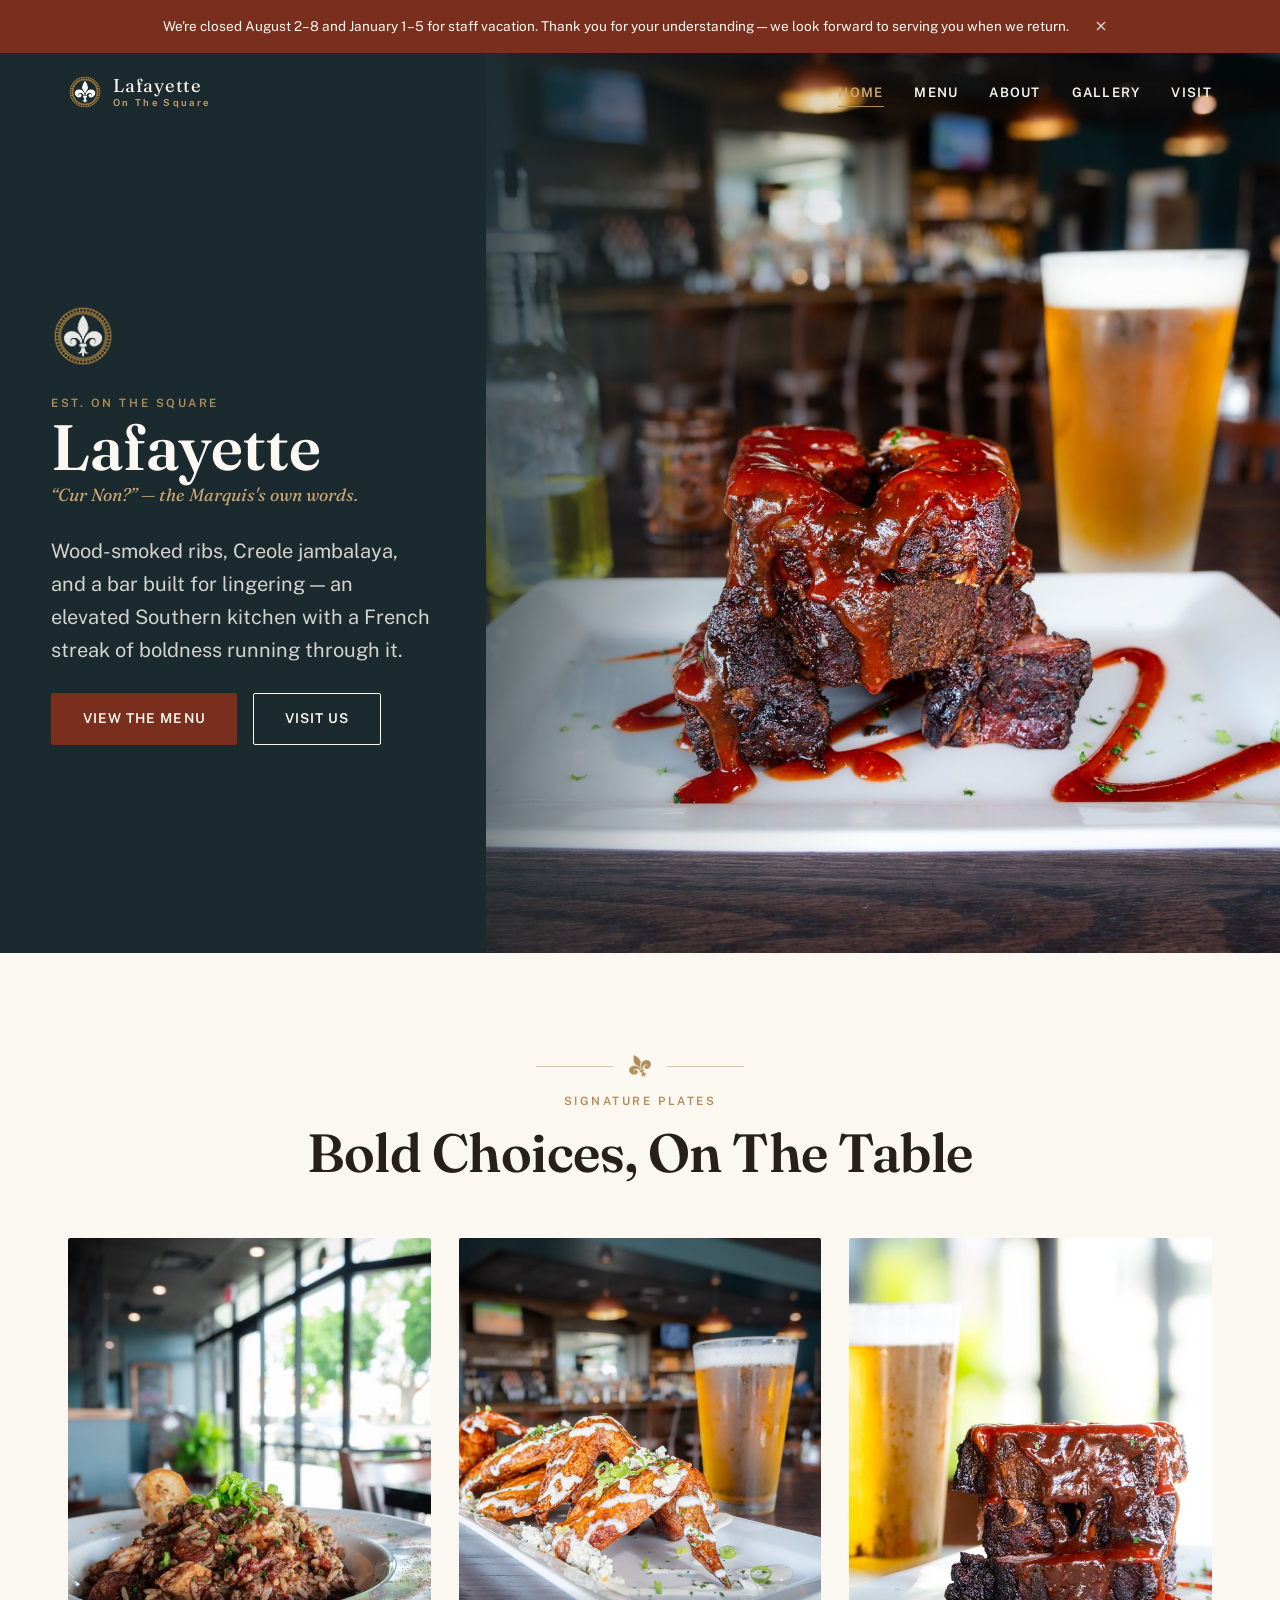
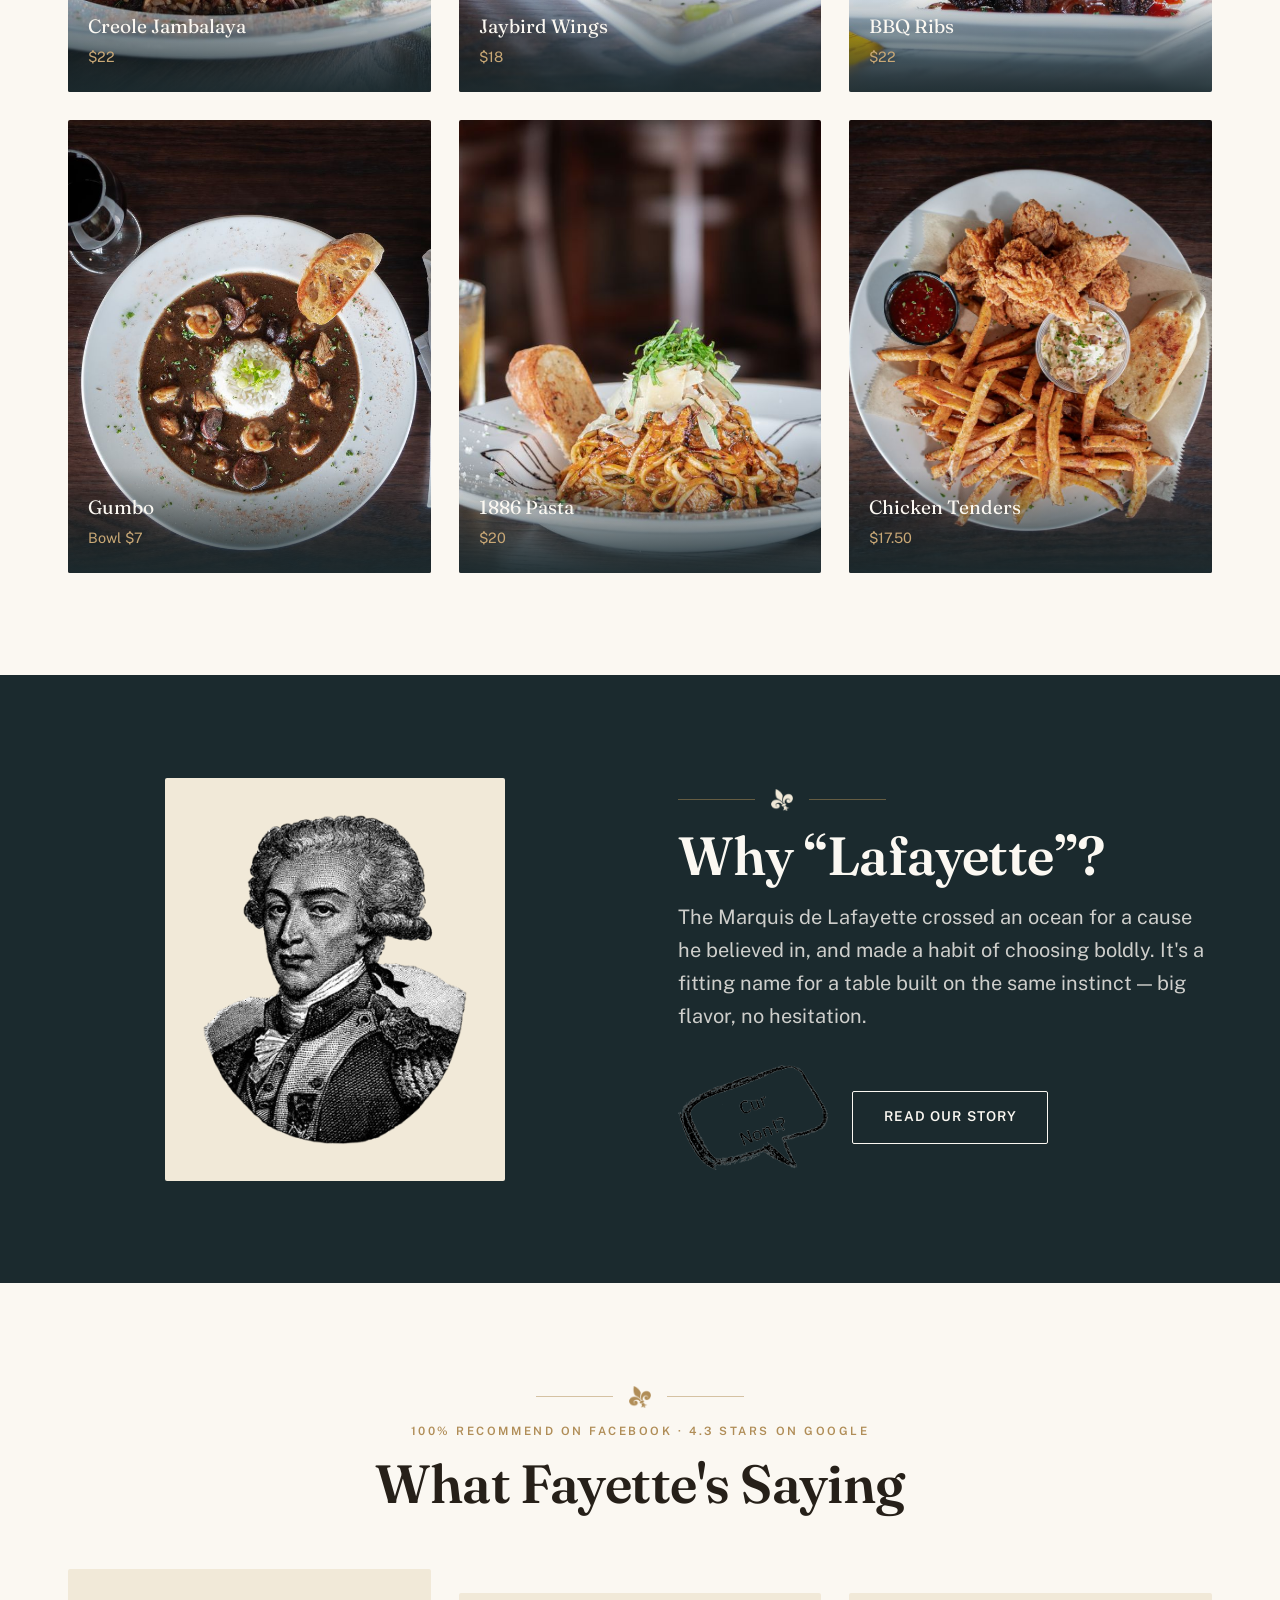
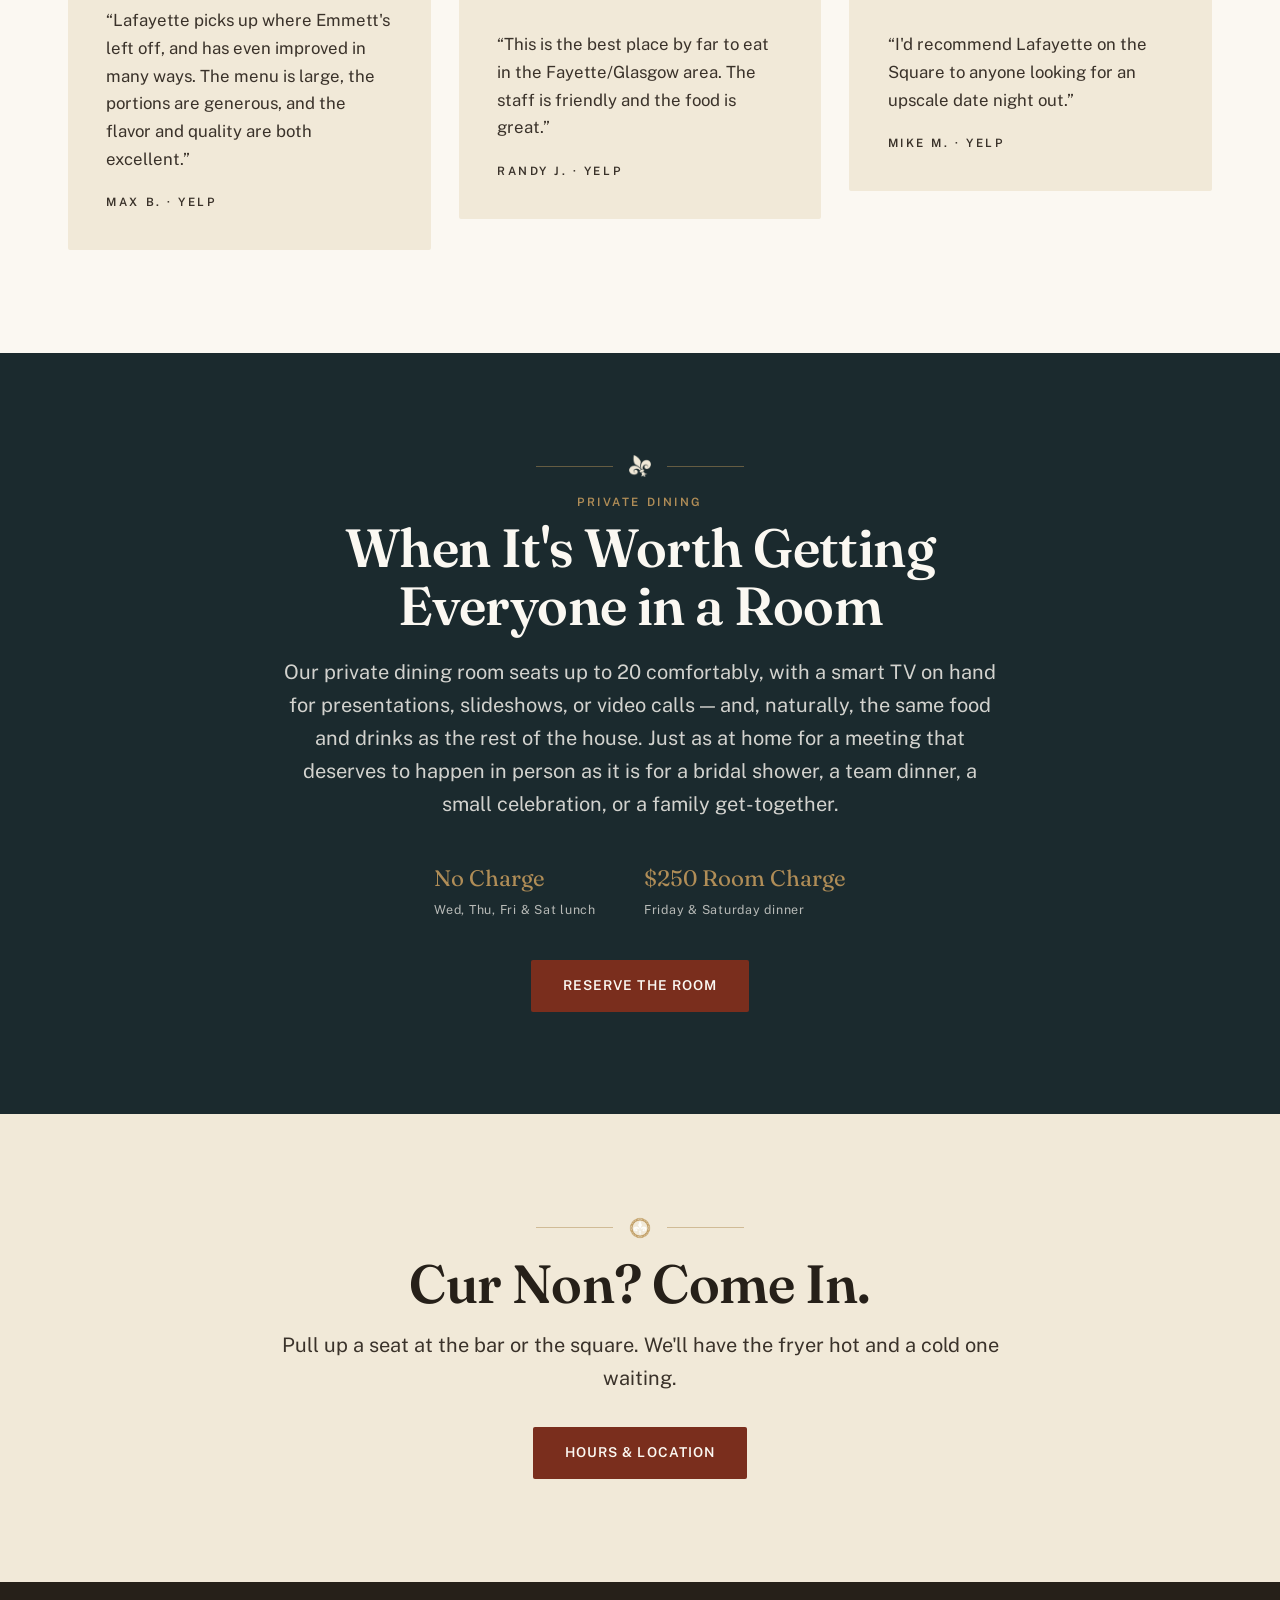
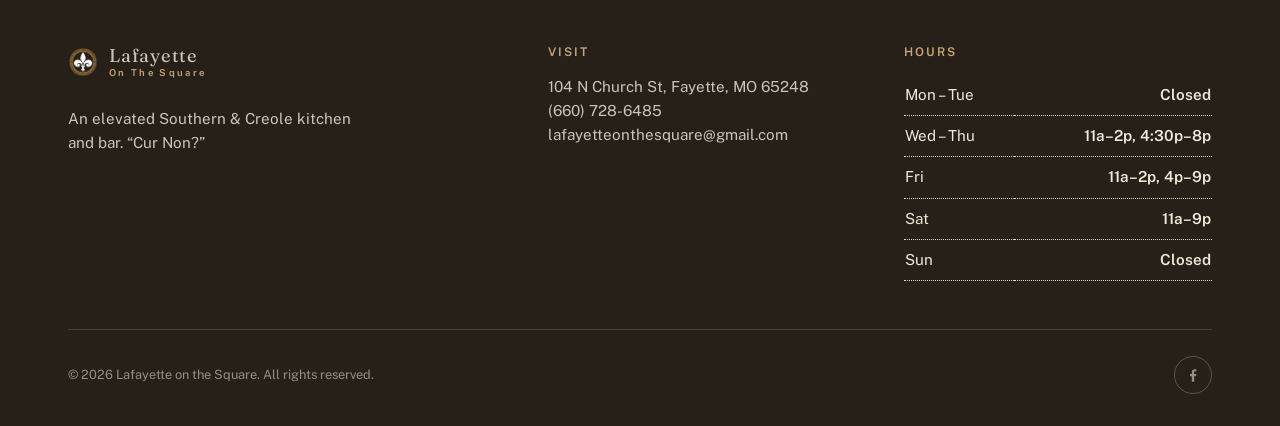
==== index.html @ 7ff89ecd "Initial commit: Lafayette on the Square website Static site with CMS-editable content (menu + contac" ====
<!DOCTYPE html>
<html lang="en">
<head>
<meta charset="UTF-8">
<meta name="viewport" content="width=device-width, initial-scale=1.0">
<title>Lafayette on the Square | Southern &amp; Creole Kitchen</title>
<meta name="description" content="Lafayette on the Square — an elevated Southern and Creole kitchen and bar. Wood tables, brass light, bold plates.">
<link rel="icon" type="image/png" href="assets/brand/logo-real.png">
<link rel="preconnect" href="https://fonts.googleapis.com">
<link rel="preconnect" href="https://fonts.gstatic.com" crossorigin>
<link href="https://fonts.googleapis.com/css2?family=Fraunces:ital,opsz,wght@0,9..144,300;0,9..144,500;0,9..144,600;0,9..144,700;1,9..144,400;1,9..144,500&family=Public+Sans:wght@400;500;600;700&display=swap" rel="stylesheet">
<link rel="stylesheet" href="css/style.css?v=5">
<!-- Netlify Identity: lets the owner click the invite-email link and log
     straight into /admin/ to edit the site. Harmless no-op until the site
     is deployed on Netlify with Identity enabled. -->
<script src="https://identity.netlify.com/v1/netlify-identity-widget.js"></script>
<script>
  if (window.netlifyIdentity) {
    window.netlifyIdentity.on("init", (user) => {
      if (!user) {
        window.netlifyIdentity.on("login", () => {
          document.location.href = "/admin/";
        });
      }
    });
  }
</script>
</head>
<body>
<a class="skip-link" href="#main">Skip to content</a>
<div id="closure-banner-mount"></div>

<div style="position:relative;">
<header class="site-header">
  <div class="wrap">
    <a class="brand-mark" href="index.html">
      <img src="assets/brand/logo-real.png" alt="">
      <span class="wordmark">Lafayette<small>On&nbsp;The&nbsp;Square</small></span>
    </a>
    <nav class="main-nav" aria-label="Primary">
      <a href="index.html" aria-current="page">Home</a>
      <a href="menu.html">Menu</a>
      <a href="about.html">About</a>
      <a href="gallery.html">Gallery</a>
      <a href="contact.html">Visit</a>
    </nav>
    <button class="nav-toggle" aria-label="Toggle menu" aria-expanded="false">
      <svg viewBox="0 0 24 24" fill="none" stroke="currentColor" stroke-width="1.6"><path d="M3 6h18M3 12h18M3 18h18"/></svg>
    </button>
  </div>
</header>

<main id="main">

  <section class="hero">
    <div class="hero-panel">
      <img class="medallion" src="assets/brand/logo-real.png" alt="">
      <div>
        <p class="eyebrow">Est. On The Square</p>
        <h1>Lafayette</h1>
        <p class="motto italic-note">&ldquo;Cur Non?&rdquo; — the Marquis's own words.</p>
      </div>
      <p class="lede" style="color: rgba(251,248,242,0.82);">Wood-smoked ribs, Creole jambalaya, and a bar built for lingering — an elevated Southern kitchen with a French streak of boldness running through it.</p>
      <div style="display:flex; gap:1rem; flex-wrap:wrap;">
        <a class="btn btn-primary" href="menu.html">View the Menu</a>
        <a class="btn btn-outline" href="contact.html">Visit Us</a>
      </div>
    </div>
    <div class="hero-photo" style="background-image:url('assets/images/ribs-stacked-beer-lg.jpg');" role="img" aria-label="Slow-smoked BBQ ribs drizzled with house-made sauce, served with a cold beer"></div>
  </section>

  <section class="section">
    <div class="wrap">
      <div class="section-header center">
        <div class="divider-mark center"><img src="assets/brand/fleur-de-lis-brass.png?v=2" alt=""></div>
        <p class="eyebrow" style="text-align:center;">Signature Plates</p>
        <h2 class="h-lg">Bold Choices, On The Table</h2>
      </div>

      <div class="dish-grid">
        <a class="dish-card" href="menu.html#taste-of-new-orleans">
          <img src="assets/images/jambalaya-daylight-cocktail-md.jpg" alt="Creole jambalaya with chicken, shrimp, and andouille sausage">
          <div class="caption"><div class="name">Creole Jambalaya</div><div class="price">$22</div></div>
        </a>
        <a class="dish-card" href="menu.html#starters">
          <img src="assets/images/wings-teal-bar-md.jpg" alt="Jaybird wings tossed in buffalo or BBQ sauce with bleu cheese crumbles">
          <div class="caption"><div class="name">Jaybird Wings</div><div class="price">$18</div></div>
        </a>
        <a class="dish-card" href="menu.html#entrees">
          <img src="assets/images/ribs-daylight-md.jpg" alt="Slow-smoked BBQ ribs drizzled with house-made barbecue sauce">
          <div class="caption"><div class="name">BBQ Ribs</div><div class="price">$22</div></div>
        </a>
        <a class="dish-card" href="menu.html#taste-of-new-orleans">
          <img src="assets/images/gumbo-overhead-wine-md.jpg" alt="A bowl of gumbo with a mound of rice at the center">
          <div class="caption"><div class="name">Gumbo</div><div class="price">Bowl $7</div></div>
        </a>
        <a class="dish-card" href="menu.html#pastas">
          <img src="assets/images/chicken-pasta-plated-md.jpg" alt="1886 Pasta tossed in a fiery vodka sauce with fresh basil and shaved parmesan">
          <div class="caption"><div class="name">1886 Pasta</div><div class="price">$20</div></div>
        </a>
        <a class="dish-card" href="menu.html#platters">
          <img src="assets/images/chicken-tenders-fries-md.jpg" alt="Hand-breaded buttermilk chicken tenders with house-cut fries and slaw">
          <div class="caption"><div class="name">Chicken Tenders</div><div class="price">$17.50</div></div>
        </a>
      </div>
    </div>
  </section>

  <section class="section section-dark">
    <div class="wrap split">
      <img src="assets/brand/lafayette-portrait.png" alt="A vintage engraved portrait of the Marquis de Lafayette" style="max-width: 340px; margin-inline:auto; background:var(--parchment); padding: 1.5rem; border-radius: var(--radius);">
      <div>
        <div class="divider-mark"><img src="assets/brand/fleur-de-lis-parchment.png?v=2" alt=""></div>
        <h2 class="h-lg" style="margin-top:1rem;">Why &ldquo;Lafayette&rdquo;?</h2>
        <p class="lede" style="color:rgba(251,248,242,0.8); margin-top:1rem;">The Marquis de Lafayette crossed an ocean for a cause he believed in, and made a habit of choosing boldly. It's a fitting name for a table built on the same instinct — big flavor, no hesitation.</p>
        <div class="bubble-callout" style="margin-top:2rem;">
          <img src="assets/brand/cur-non-bubble.png" alt="A hand-drawn speech bubble reading Cur Non!?">
          <a class="btn btn-outline" href="about.html">Read Our Story</a>
        </div>
      </div>
    </div>
  </section>

  <section class="section">
    <div class="wrap">
      <div class="section-header center">
        <div class="divider-mark center"><img src="assets/brand/fleur-de-lis-brass.png?v=2" alt=""></div>
        <p class="eyebrow" style="text-align:center;">100% Recommend on Facebook &middot; 4.3 Stars on Google</p>
        <h2 class="h-lg">What Fayette's Saying</h2>
      </div>
      <div class="dish-grid" style="align-items:start;">
        <div class="info-card">
          <p class="lede" style="font-size:1.05rem;">&ldquo;Lafayette picks up where Emmett's left off, and has even improved in many ways. The menu is large, the portions are generous, and the flavor and quality are both excellent.&rdquo;</p>
          <p class="eyebrow" style="margin-top:1.25rem; color:var(--charcoal-soft);">Max B. &middot; Yelp</p>
        </div>
        <div class="info-card">
          <p class="lede" style="font-size:1.05rem;">&ldquo;This is the best place by far to eat in the Fayette/Glasgow area. The staff is friendly and the food is great.&rdquo;</p>
          <p class="eyebrow" style="margin-top:1.25rem; color:var(--charcoal-soft);">Randy J. &middot; Yelp</p>
        </div>
        <div class="info-card">
          <p class="lede" style="font-size:1.05rem;">&ldquo;I'd recommend Lafayette on the Square to anyone looking for an upscale date night out.&rdquo;</p>
          <p class="eyebrow" style="margin-top:1.25rem; color:var(--charcoal-soft);">Mike M. &middot; Yelp</p>
        </div>
      </div>
    </div>
  </section>

  <section class="section section-dark">
    <div class="wrap" style="max-width:820px; margin-inline:auto; text-align:center;">
      <div class="divider-mark center"><img src="assets/brand/fleur-de-lis-parchment.png?v=2" alt=""></div>
      <p class="eyebrow" style="text-align:center; margin-top:1rem;">Private Dining</p>
      <h2 class="h-lg" style="margin-top:0.5rem;">When It's Worth Getting Everyone in a Room</h2>
      <p class="lede" style="color:rgba(251,248,242,0.82); margin-inline:auto; margin-top:1.25rem;">Our private dining room seats up to 20 comfortably, with a smart TV on hand for presentations, slideshows, or video calls — and, naturally, the same food and drinks as the rest of the house. Just as at home for a meeting that deserves to happen in person as it is for a bridal shower, a team dinner, a small celebration, or a family get-together.</p>
      <div class="stat-row" style="justify-content:center; margin-top:2.5rem; text-align:left;">
        <div class="stat">
          <span class="num" style="font-family:var(--font-display); font-size:1.4rem; color:var(--brass);">No Charge</span>
          <span class="label" style="color:rgba(251,248,242,0.7);">Wed, Thu, Fri &amp; Sat lunch</span>
        </div>
        <div class="stat">
          <span class="num" style="font-family:var(--font-display); font-size:1.4rem; color:var(--brass);">$250 Room Charge</span>
          <span class="label" style="color:rgba(251,248,242,0.7);">Friday &amp; Saturday dinner</span>
        </div>
      </div>
      <div style="margin-top:2.5rem;">
        <a class="btn btn-primary" href="contact.html">Reserve the Room</a>
      </div>
    </div>
  </section>

  <section class="section section-parchment">
    <div class="wrap" style="text-align:center;">
      <div class="divider-mark center"><img src="assets/brand/logo-real.png" alt=""></div>
      <h2 class="h-lg" style="margin-top:1rem;">Cur Non? Come In.</h2>
      <p class="lede" style="margin-inline:auto; margin-top:1rem;">Pull up a seat at the bar or the square. We'll have the fryer hot and a cold one waiting.</p>
      <div style="margin-top:2rem;">
        <a class="btn btn-primary" href="contact.html">Hours &amp; Location</a>
      </div>
    </div>
  </section>

</main>
</div>

<footer class="site-footer" id="site-footer-placeholder"></footer>

<script src="js/main.js"></script>
<script src="js/site-footer.js"></script>
</body>
</html>
---- css/style.css ----
/* ============================================================
   Lafayette on the Square — Design System
   Palette:  Ink Navy / Aged Brass / Barn Red / Parchment / Charcoal Oak
   Type:     Fraunces (display) + Public Sans (body)
   ============================================================ */

:root {
  /* Colors */
  --ink-navy: #1b2a2e;
  --ink-navy-light: #24393f;
  --ink-navy-lighter: #2f484f;
  --brass: #b08d57;
  --brass-light: #c9a876;
  --brass-dim: #8a6f45;
  --barn-red: #7a2e1d;
  --barn-red-light: #93402c;
  --parchment: #f1e9d8;
  --parchment-dark: #e4d8bf;
  --cream: #fbf8f2;
  --charcoal: #262019;
  --charcoal-soft: #3a322a;

  /* Type */
  --font-display: "Fraunces", Georgia, serif;
  --font-body: "Public Sans", -apple-system, Segoe UI, sans-serif;

  /* Layout */
  --max-width: 1240px;
  --gutter: clamp(1.25rem, 4vw, 3rem);
  --radius: 2px;

  /* Motion */
  --ease: cubic-bezier(0.25, 0.1, 0.25, 1);
}

/* ---------- Reset ---------- */
*, *::before, *::after { box-sizing: border-box; }
html { scroll-behavior: smooth; }
@media (prefers-reduced-motion: reduce) {
  html { scroll-behavior: auto; }
  *, *::before, *::after {
    animation-duration: 0.01ms !important;
    animation-iteration-count: 1 !important;
    transition-duration: 0.01ms !important;
    scroll-behavior: auto !important;
  }
}
body, h1, h2, h3, h4, p, figure { margin: 0; }
img { max-width: 100%; display: block; }
a { color: inherit; text-decoration: none; }
ul { list-style: none; margin: 0; padding: 0; }
button { font: inherit; cursor: pointer; }

body {
  font-family: var(--font-body);
  background: var(--cream);
  color: var(--charcoal);
  font-size: 16px;
  line-height: 1.6;
  -webkit-font-smoothing: antialiased;
  overflow-x: hidden;
}

a, p { overflow-wrap: break-word; }

/* Visible focus ring everywhere */
a:focus-visible,
button:focus-visible,
input:focus-visible,
textarea:focus-visible {
  outline: 2px solid var(--brass);
  outline-offset: 3px;
}

.wrap {
  max-width: var(--max-width);
  margin-inline: auto;
  padding-inline: var(--gutter);
}

/* ---------- Typography ---------- */
h1, h2, h3, h4 {
  font-family: var(--font-display);
  font-weight: 600;
  line-height: 1.08;
  color: inherit;
}

.eyebrow {
  font-family: var(--font-body);
  font-size: 0.72rem;
  font-weight: 600;
  letter-spacing: 0.22em;
  text-transform: uppercase;
  color: var(--brass);
}

.h-xl { font-size: clamp(2.75rem, 6vw, 5.25rem); letter-spacing: -0.01em; }
.h-lg { font-size: clamp(2.25rem, 4.2vw, 3.4rem); letter-spacing: -0.01em; }
.h-md { font-size: clamp(1.6rem, 2.6vw, 2.1rem); }
.h-sm { font-size: 1.25rem; }

.lede {
  font-size: clamp(1.05rem, 1.6vw, 1.25rem);
  line-height: 1.65;
  color: var(--charcoal-soft);
  max-width: 60ch;
}

.italic-note {
  font-family: var(--font-display);
  font-style: italic;
  font-weight: 400;
}

/* ---------- Buttons ---------- */
.btn {
  display: inline-flex;
  align-items: center;
  gap: 0.6rem;
  padding: 0.9rem 1.9rem;
  font-size: 0.85rem;
  font-weight: 600;
  letter-spacing: 0.08em;
  text-transform: uppercase;
  border: 1px solid transparent;
  border-radius: var(--radius);
  transition: background-color 220ms var(--ease), color 220ms var(--ease), border-color 220ms var(--ease), transform 220ms var(--ease);
  min-height: 44px;
}
.btn-primary {
  background: var(--barn-red);
  color: var(--cream);
}
.btn-primary:hover { background: var(--barn-red-light); transform: translateY(-1px); }
.btn-outline {
  background: transparent;
  border-color: currentColor;
  color: var(--cream);
}
.btn-outline:hover { background: rgba(251, 248, 242, 0.1); }
.btn-outline.dark { color: var(--ink-navy); }
.btn-outline.dark:hover { background: rgba(27, 42, 46, 0.06); }

/* ---------- Site Header ---------- */
.site-header {
  position: absolute;
  top: 0;
  left: 0;
  right: 0;
  z-index: 40;
  padding-block: 1.4rem;
  transition: background-color 260ms var(--ease), box-shadow 260ms var(--ease), padding 260ms var(--ease);
}
.site-header.is-solid {
  position: fixed;
  background: var(--ink-navy);
  box-shadow: 0 6px 24px rgba(0,0,0,0.18);
  padding-block: 0.85rem;
}
.site-header.static {
  position: relative;
  background: var(--ink-navy);
}

/* ---------- Closure / announcement banner ---------- */
.closure-banner {
  position: relative;
  z-index: 50;
  background: var(--barn-red);
  color: var(--cream);
}
.closure-banner .wrap {
  display: flex;
  align-items: center;
  justify-content: center;
  gap: 1rem;
  padding-block: 0.65rem;
  text-align: center;
}
.closure-banner p {
  font-size: 0.85rem;
  line-height: 1.4;
}
.closure-banner .dismiss {
  flex-shrink: 0;
  background: none;
  border: none;
  color: var(--cream);
  width: 32px;
  height: 32px;
  display: inline-flex;
  align-items: center;
  justify-content: center;
  opacity: 0.85;
}
.closure-banner .dismiss:hover { opacity: 1; }
.site-header .wrap {
  display: flex;
  align-items: center;
  justify-content: space-between;
  gap: 1.5rem;
}

.brand-mark {
  display: flex;
  align-items: center;
  gap: 0.7rem;
  color: var(--cream);
}
.brand-mark img { width: 34px; height: 34px; }
.brand-mark .wordmark {
  font-family: var(--font-display);
  font-size: 1.15rem;
  letter-spacing: 0.04em;
  line-height: 1.1;
}
.brand-mark .wordmark small {
  display: block;
  font-family: var(--font-body);
  font-size: 0.6rem;
  letter-spacing: 0.24em;
  color: var(--brass-light);
  font-weight: 600;
  margin-top: 0.15rem;
}

.main-nav {
  display: flex;
  align-items: center;
  gap: clamp(1.2rem, 2.4vw, 2.4rem);
}
.main-nav a {
  color: var(--cream);
  font-size: 0.82rem;
  font-weight: 600;
  letter-spacing: 0.1em;
  text-transform: uppercase;
  position: relative;
  padding-block: 0.3rem;
}
.main-nav a::after {
  content: "";
  position: absolute;
  left: 0; right: 0; bottom: 0;
  height: 1px;
  background: var(--brass);
  transform: scaleX(0);
  transform-origin: left;
  transition: transform 220ms var(--ease);
}
.main-nav a:hover::after,
.main-nav a[aria-current="page"]::after { transform: scaleX(1); }
.main-nav a[aria-current="page"] { color: var(--brass-light); }

.nav-toggle {
  display: none;
  background: none;
  border: none;
  color: var(--cream);
  padding: 0.4rem;
}
.nav-toggle svg { width: 26px; height: 26px; }

@media (max-width: 860px) {
  .main-nav {
    position: fixed;
    inset: 0 0 0 30%;
    background: var(--ink-navy);
    flex-direction: column;
    justify-content: center;
    align-items: flex-start;
    padding: 2rem var(--gutter);
    transform: translateX(100%);
    transition: transform 320ms var(--ease);
    gap: 1.6rem;
  }
  .main-nav.is-open { transform: translateX(0); }
  .main-nav a { font-size: 1.1rem; }
  .nav-toggle { display: inline-flex; }
}

/* ---------- Hero (storefront-plaque layout) ---------- */
.hero {
  position: relative;
  min-height: 100vh;
  display: grid;
  grid-template-columns: minmax(320px, 38%) 1fr;
  background: var(--ink-navy);
}
.hero-panel {
  position: relative;
  z-index: 5;
  display: flex;
  flex-direction: column;
  justify-content: center;
  gap: 1.6rem;
  padding: clamp(6rem, 12vh, 8rem) clamp(1.5rem, 4vw, 3.5rem) 4rem;
  color: var(--cream);
}
.hero-panel .medallion {
  width: 64px;
  height: 64px;
  opacity: 0.9;
}
.hero-panel h1 {
  font-size: clamp(2.6rem, 5.4vw, 4rem);
  color: var(--cream);
}
.hero-panel .motto {
  color: var(--brass-light);
  font-size: 1.1rem;
}
.hero-photo {
  position: relative;
  background-size: cover;
  background-position: center;
  min-height: 340px;
}
.hero-photo::after {
  content: "";
  position: absolute;
  inset: 0;
  background: linear-gradient(100deg, rgba(27,42,46,0.92) 0%, rgba(27,42,46,0.15) 32%, rgba(27,42,46,0) 55%);
}

@media (max-width: 860px) {
  .hero { grid-template-columns: 1fr; }
  .hero-photo { min-height: 46vh; order: -1; }
  .hero-photo::after { background: linear-gradient(180deg, rgba(27,42,46,0) 40%, rgba(27,42,46,0.95) 100%); }
  .hero-panel { padding-top: 2.5rem; }
}

/* ---------- Section scaffolding ---------- */
.section { padding-block: clamp(4rem, 8vw, 7rem); }
.section-dark { background: var(--ink-navy); color: var(--cream); }
.section-parchment { background: var(--parchment); }
.section-header {
  display: flex;
  flex-direction: column;
  gap: 0.9rem;
  margin-bottom: clamp(2.5rem, 5vw, 3.5rem);
}
.section-header.center { align-items: center; text-align: center; }

.divider-mark {
  display: flex;
  align-items: center;
  gap: 1rem;
  color: var(--brass);
}
.divider-mark::before,
.divider-mark::after {
  content: "";
  height: 1px;
  width: clamp(2rem, 6vw, 5rem);
  background: currentColor;
  opacity: 0.5;
}
.divider-mark img { width: 22px; height: 22px; }
.divider-mark.center { justify-content: center; }

/* ---------- Footer ---------- */
.site-footer {
  background: var(--charcoal);
  color: var(--parchment);
  padding-block: 4rem 2rem;
}
.footer-grid {
  display: grid;
  grid-template-columns: 1.4fr 1fr 1fr;
  gap: 3rem;
  padding-bottom: 3rem;
  border-bottom: 1px solid rgba(241,233,216,0.14);
}
.footer-grid > * { min-width: 0;
}
.footer-grid h4 {
  font-family: var(--font-body);
  font-size: 0.75rem;
  letter-spacing: 0.18em;
  text-transform: uppercase;
  color: var(--brass-light);
  margin-bottom: 1rem;
}
.footer-grid p, .footer-grid a { color: rgba(241,233,216,0.82); font-size: 0.95rem; }
.footer-grid li { margin-bottom: 0.5rem; }
.footer-grid a:hover { color: var(--brass-light); }
.footer-bottom {
  display: flex;
  justify-content: space-between;
  align-items: center;
  flex-wrap: wrap;
  gap: 1rem;
  padding-top: 1.6rem;
  font-size: 0.8rem;
  color: rgba(241,233,216,0.55);
}
.footer-social { display: flex; gap: 1rem; }
.footer-social a {
  width: 38px; height: 38px;
  display: inline-flex; align-items: center; justify-content: center;
  border: 1px solid rgba(241,233,216,0.25);
  border-radius: 50%;
  transition: border-color 200ms var(--ease), color 200ms var(--ease);
}
.footer-social a:hover { border-color: var(--brass-light); color: var(--brass-light); }

@media (max-width: 760px) {
  .footer-grid { grid-template-columns: 1fr; gap: 2rem; }
}

/* ---------- Utility ---------- */
.visually-hidden {
  position: absolute; width: 1px; height: 1px;
  padding: 0; margin: -1px; overflow: hidden;
  clip: rect(0,0,0,0); white-space: nowrap; border: 0;
}
.skip-link {
  position: absolute; left: 1rem; top: -60px;
  background: var(--brass); color: var(--charcoal);
  padding: 0.7rem 1.2rem; z-index: 100; font-weight: 600;
  transition: top 200ms var(--ease);
}
.skip-link:focus { top: 1rem; }

/* ============================================================
   Home page components
   ============================================================ */
.dish-grid {
  display: grid;
  grid-template-columns: repeat(3, 1fr);
  gap: 1.75rem;
}
.dish-grid > * { min-width: 0; }
.dish-card {
  position: relative;
  overflow: hidden;
  border-radius: var(--radius);
  aspect-ratio: 4 / 5;
}
.dish-card img {
  width: 100%; height: 100%; object-fit: cover;
  transition: transform 600ms var(--ease);
}
.dish-card:hover img { transform: scale(1.06); }
.dish-card .caption {
  position: absolute; inset: auto 0 0 0;
  padding: 1.5rem 1.25rem;
  background: linear-gradient(0deg, rgba(27,42,46,0.92) 0%, rgba(27,42,46,0) 100%);
  color: var(--cream);
}
.dish-card .caption .name { font-family: var(--font-display); font-size: 1.2rem; }
.dish-card .caption .price { color: var(--brass-light); font-size: 0.9rem; margin-top: 0.2rem; }

@media (max-width: 900px) {
  .dish-grid { grid-template-columns: repeat(2, 1fr); }
}
@media (max-width: 600px) {
  .dish-grid { grid-template-columns: 1fr; }
}

.split {
  display: grid;
  grid-template-columns: 1fr 1fr;
  gap: clamp(2.5rem, 6vw, 5rem);
  align-items: center;
}
.split > * { min-width: 0; }
.split img { width: 100%; border-radius: var(--radius); }
.split .divider-mark img { width: 22px; height: 22px; border-radius: 0; }
@media (max-width: 860px) {
  .split { grid-template-columns: 1fr; }
}

.stat-row {
  display: flex;
  gap: clamp(1.5rem, 4vw, 3rem);
  margin-top: 1.5rem;
}
.stat { display: flex; flex-direction: column; gap: 0.2rem; }
.stat .num { font-family: var(--font-display); font-size: 2.1rem; color: var(--brass); }
.stat .label { font-size: 0.78rem; letter-spacing: 0.06em; color: var(--charcoal-soft); }

.bubble-callout {
  display: flex;
  align-items: center;
  gap: 1.5rem;
  flex-wrap: wrap;
}
.bubble-callout img { width: 150px; height: auto; flex-shrink: 0; }

/* ============================================================
   Menu page
   ============================================================ */
.menu-nav {
  display: flex;
  flex-wrap: wrap;
  gap: 0.5rem 0.75rem;
  justify-content: center;
  padding-block: 1.5rem;
  position: sticky;
  top: 0;
  z-index: 20;
  background: var(--cream);
  border-bottom: 1px solid var(--parchment-dark);
}
.menu-nav a {
  font-size: 0.75rem;
  font-weight: 600;
  letter-spacing: 0.08em;
  text-transform: uppercase;
  padding: 0.5rem 0.9rem;
  border: 1px solid var(--parchment-dark);
  border-radius: 999px;
  color: var(--charcoal-soft);
  transition: background-color 200ms var(--ease), color 200ms var(--ease), border-color 200ms var(--ease);
}
.menu-nav a:hover, .menu-nav a.is-active {
  background: var(--barn-red);
  border-color: var(--barn-red);
  color: var(--cream);
}

.menu-category { padding-block: clamp(3rem, 6vw, 4.5rem); scroll-margin-top: 5.5rem; }
.menu-category + .menu-category { border-top: 1px solid var(--parchment-dark); }

.menu-category-head {
  text-align: center;
  margin-bottom: 2.5rem;
}

.menu-note {
  text-align: center;
  font-style: italic;
  color: var(--charcoal-soft);
  font-size: 0.95rem;
  max-width: 46ch;
  margin: 0.75rem auto 0;
}

.menu-list {
  display: grid;
  grid-template-columns: repeat(2, 1fr);
  column-gap: 3.5rem;
  row-gap: 0.4rem;
}
.menu-list.single { grid-template-columns: 1fr; max-width: 640px; margin-inline: auto; }

.menu-item { padding-block: 1.1rem; border-bottom: 1px dotted var(--parchment-dark); }
.menu-item-head {
  display: flex;
  align-items: baseline;
  gap: 0.5rem;
}
.menu-item-head .name {
  font-family: var(--font-display);
  font-weight: 600;
  font-size: 1.05rem;
  letter-spacing: 0.01em;
}
.menu-item-head .leader {
  flex: 1;
  border-bottom: 1px dotted var(--brass-dim);
  transform: translateY(-4px);
  opacity: 0.6;
}
.menu-item-head .price {
  font-family: var(--font-display);
  font-weight: 600;
  color: var(--barn-red);
  white-space: nowrap;
}
.menu-item .desc {
  font-size: 0.9rem;
  color: var(--charcoal-soft);
  margin-top: 0.3rem;
  line-height: 1.5;
}
.menu-item .addons {
  font-size: 0.82rem;
  color: var(--brass-dim);
  margin-top: 0.35rem;
  font-style: italic;
}

@media (max-width: 760px) {
  .menu-list { grid-template-columns: 1fr; }
}

.menu-disclaimer {
  background: var(--charcoal);
  color: rgba(241,233,216,0.75);
  font-size: 0.82rem;
  line-height: 1.7;
  padding-block: 2.5rem;
}
.menu-disclaimer .wrap { max-width: 800px; }

/* ============================================================
   Gallery
   ============================================================ */
.gallery-grid {
  columns: 3 260px;
  column-gap: 1.5rem;
}
.gallery-grid figure {
  break-inside: avoid;
  margin-bottom: 1.5rem;
  overflow: hidden;
  border-radius: var(--radius);
}
.gallery-grid img {
  width: 100%;
  transition: transform 500ms var(--ease);
}
.gallery-grid a:hover img { transform: scale(1.04); }

/* Lightbox */
.lightbox {
  position: fixed; inset: 0; z-index: 200;
  background: rgba(19, 28, 30, 0.95);
  display: flex; align-items: center; justify-content: center;
  padding: clamp(1rem, 4vw, 3rem);
  opacity: 0; pointer-events: none;
  transition: opacity 220ms var(--ease);
}
.lightbox.is-open { opacity: 1; pointer-events: auto; }
.lightbox img { max-width: 90vw; max-height: 85vh; object-fit: contain; border-radius: var(--radius); }
.lightbox-close {
  position: absolute; top: 1.5rem; right: 1.5rem;
  background: none; border: none; color: var(--cream);
  width: 44px; height: 44px;
}
.lightbox-close svg { width: 28px; height: 28px; }

/* ============================================================
   About page
   ============================================================ */
.about-hero {
  background: var(--ink-navy);
  color: var(--cream);
  padding-block: clamp(8rem, 16vh, 10rem) 5rem;
}
.about-hero .wrap { max-width: 900px; text-align: center; }

.quote-block {
  border-left: 3px solid var(--brass);
  padding-left: 1.5rem;
  font-family: var(--font-display);
  font-style: italic;
  font-size: clamp(1.2rem, 2vw, 1.5rem);
  color: var(--ink-navy);
  margin-block: 1.75rem;
}
.section-dark .quote-block { color: var(--cream); }

/* ============================================================
   Contact
   ============================================================ */
.contact-grid {
  display: grid;
  grid-template-columns: 1fr 1fr;
  gap: clamp(2rem, 5vw, 4rem);
}
.contact-grid > * { min-width: 0; }
.info-card {
  background: var(--parchment);
  padding: clamp(1.75rem, 3vw, 2.5rem);
  border-radius: var(--radius);
}
.info-card h3 { margin-bottom: 0.75rem; }
.info-card + .info-card { margin-top: 1.5rem; }
.hours-table { width: 100%; border-collapse: collapse; }
.hours-table td { padding-block: 0.5rem; border-bottom: 1px dotted var(--parchment-dark); font-size: 0.95rem; }
.hours-table td:last-child { text-align: right; font-weight: 600; }
.map-frame {
  width: 100%; aspect-ratio: 4/3; border: none; border-radius: var(--radius);
  background: var(--parchment-dark);
}

@media (max-width: 860px) {
  .contact-grid { grid-template-columns: 1fr; }
}

/* Page intro band used on inner pages (menu/gallery/contact) */
.page-intro {
  background: var(--ink-navy);
  color: var(--cream);
  padding-block: clamp(8rem, 18vh, 10rem) 4rem;
  text-align: center;
}
.page-intro .wrap { max-width: 720px; margin-inline: auto; }
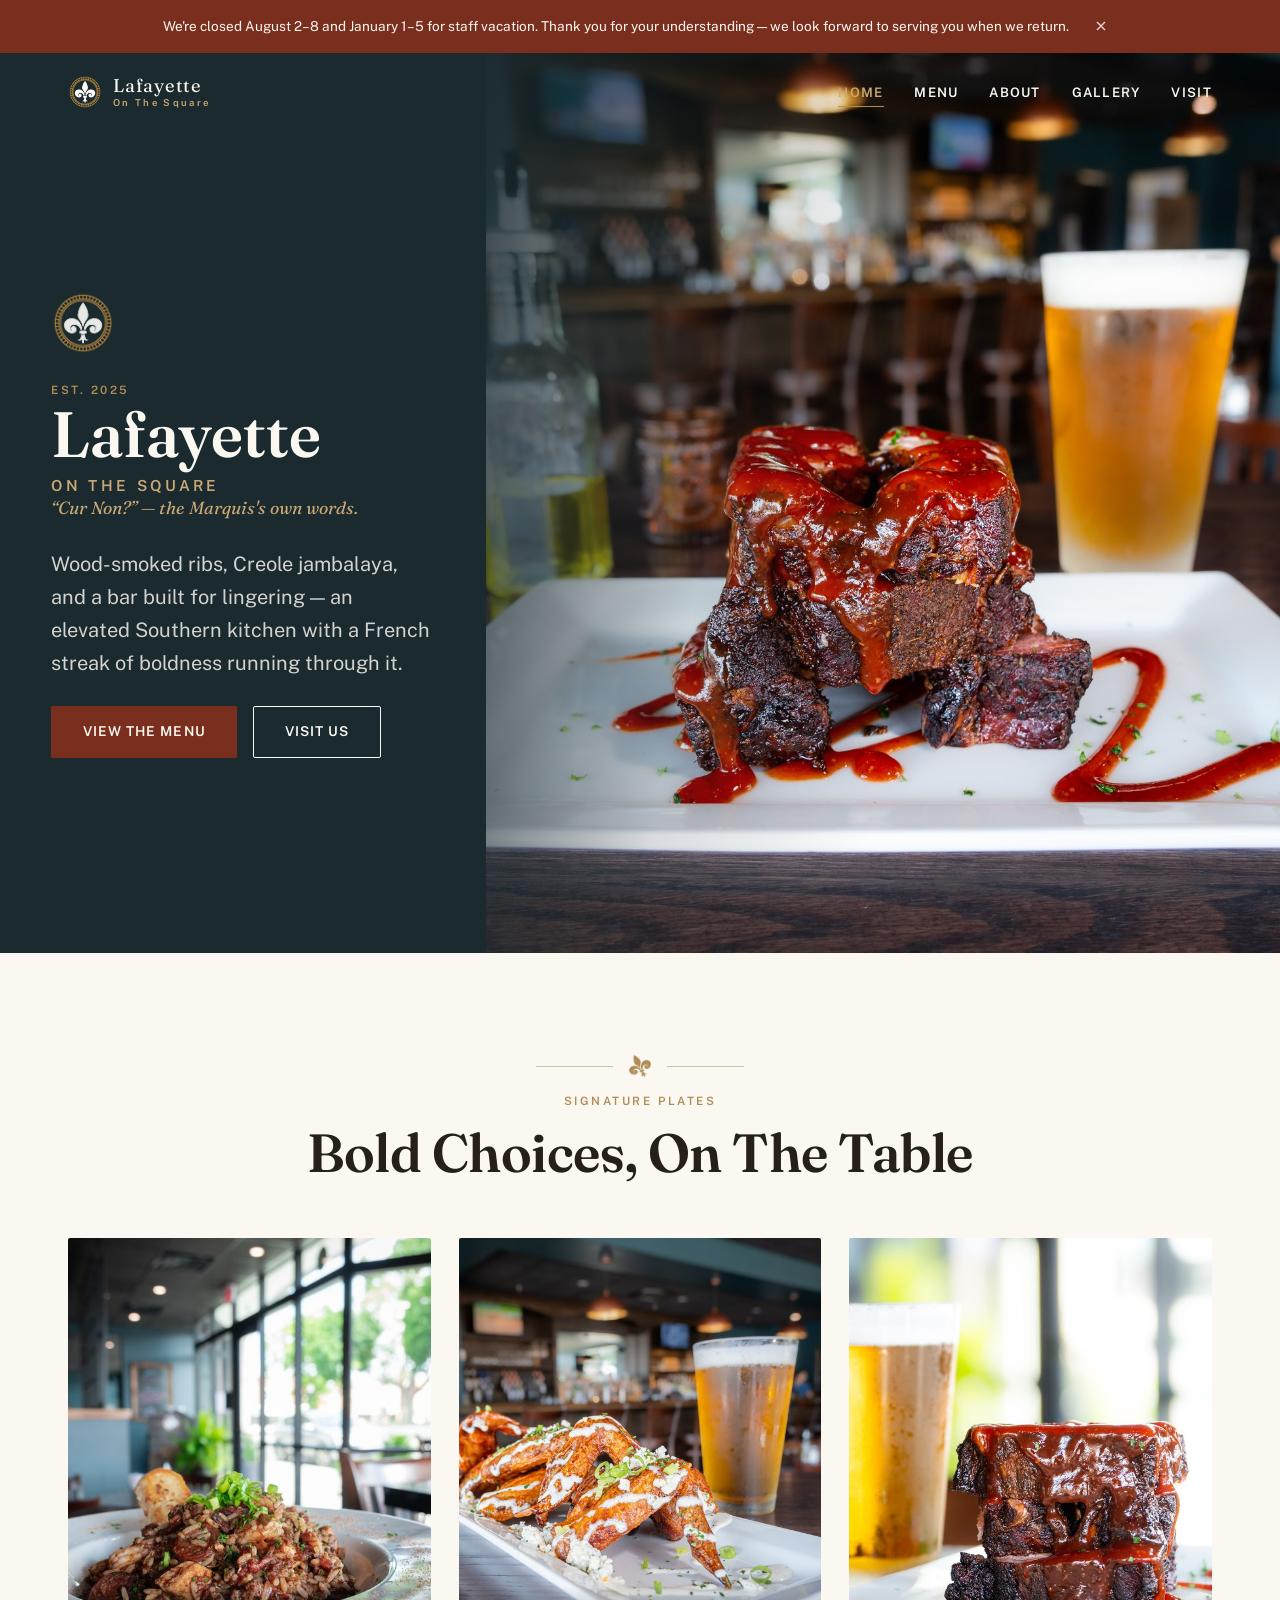
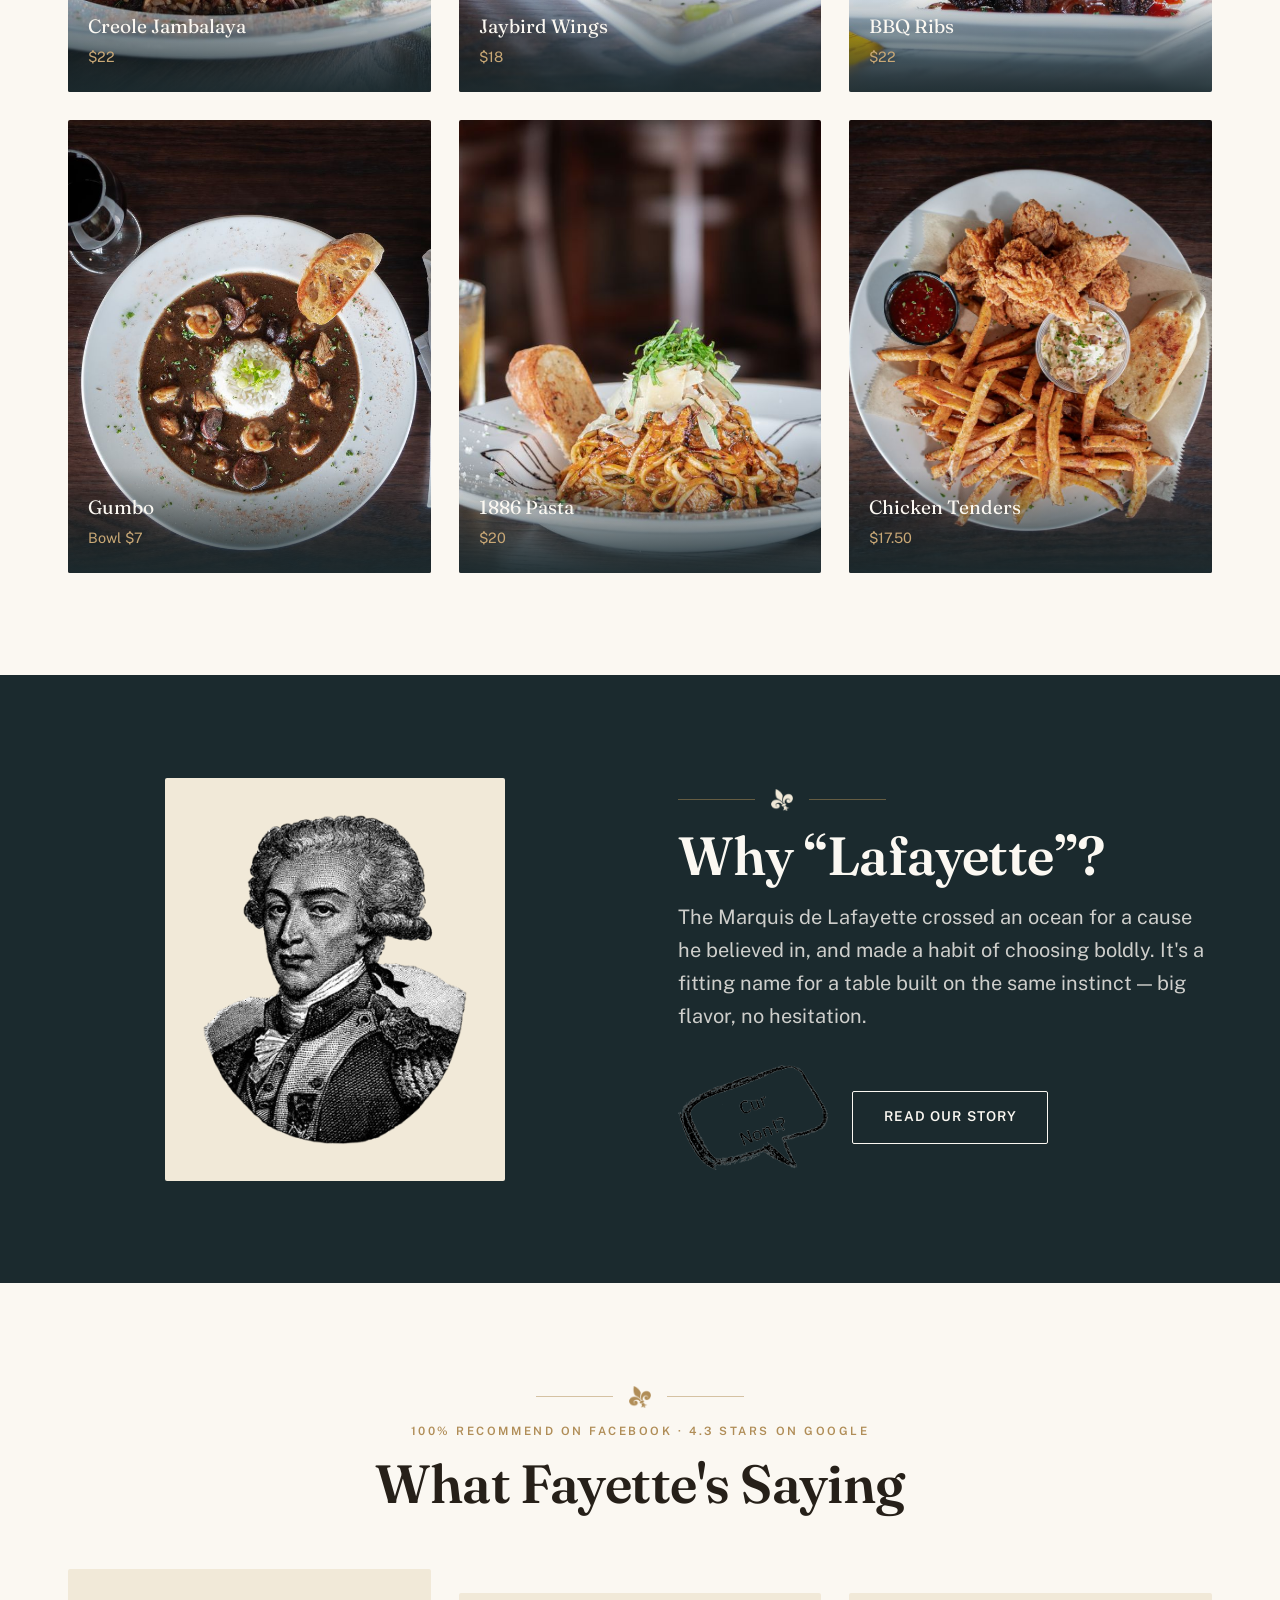
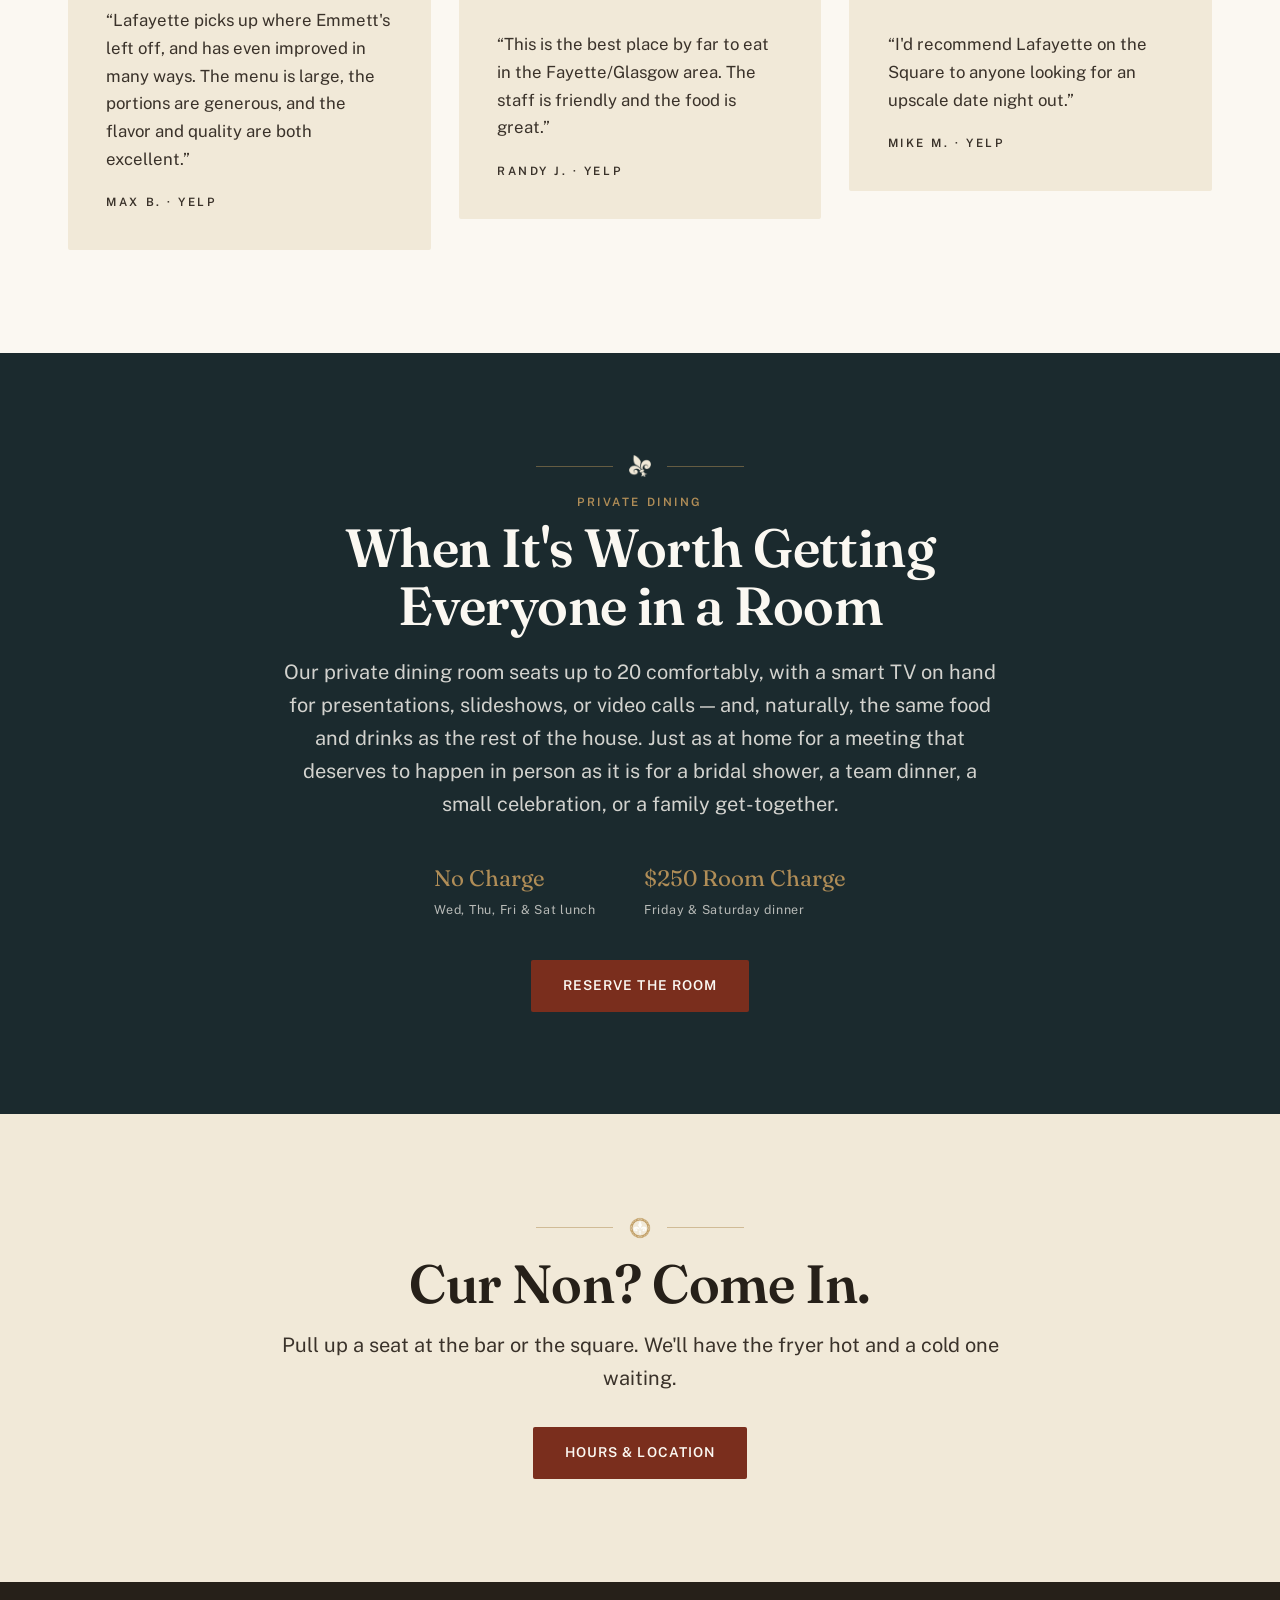
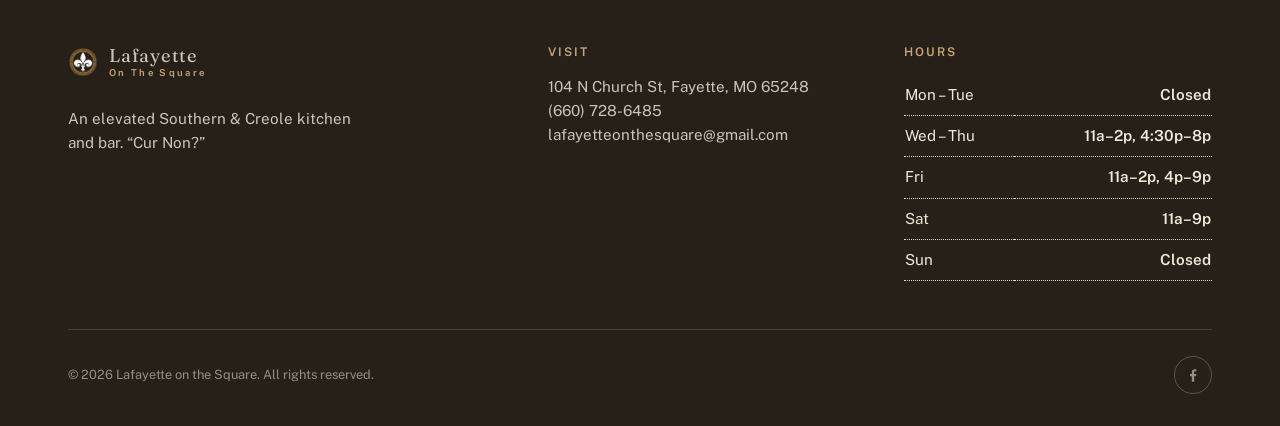
==== commit 7b80878b: "Fix About page grammar and restyle hero: Est. 2025 + On The Square under Lafayette - "who had run Em" ====
--- a/index.html
+++ b/index.html
@@ -9,7 +9,7 @@
 <link rel="preconnect" href="https://fonts.googleapis.com">
 <link rel="preconnect" href="https://fonts.gstatic.com" crossorigin>
 <link href="https://fonts.googleapis.com/css2?family=Fraunces:ital,opsz,wght@0,9..144,300;0,9..144,500;0,9..144,600;0,9..144,700;1,9..144,400;1,9..144,500&family=Public+Sans:wght@400;500;600;700&display=swap" rel="stylesheet">
-<link rel="stylesheet" href="css/style.css?v=5">
+<link rel="stylesheet" href="css/style.css?v=6">
 <!-- Netlify Identity: lets the owner click the invite-email link and log
      straight into /admin/ to edit the site. Harmless no-op until the site
      is deployed on Netlify with Identity enabled. -->
@@ -56,8 +56,8 @@
     <div class="hero-panel">
       <img class="medallion" src="assets/brand/logo-real.png" alt="">
       <div>
-        <p class="eyebrow">Est. On The Square</p>
-        <h1>Lafayette</h1>
+        <p class="eyebrow">Est. 2025</p>
+        <h1>Lafayette<small>On The Square</small></h1>
         <p class="motto italic-note">&ldquo;Cur Non?&rdquo; — the Marquis's own words.</p>
       </div>
       <p class="lede" style="color: rgba(251,248,242,0.82);">Wood-smoked ribs, Creole jambalaya, and a bar built for lingering — an elevated Southern kitchen with a French streak of boldness running through it.</p>
--- a/css/style.css
+++ b/css/style.css
@@ -307,6 +307,16 @@
   font-size: clamp(2.6rem, 5.4vw, 4rem);
   color: var(--cream);
 }
+.hero-panel h1 small {
+  display: block;
+  font-family: var(--font-body);
+  font-size: 0.95rem;
+  letter-spacing: 0.22em;
+  font-weight: 600;
+  text-transform: uppercase;
+  color: var(--brass-light);
+  margin-top: 0.6rem;
+}
 .hero-panel .motto {
   color: var(--brass-light);
   font-size: 1.1rem;
